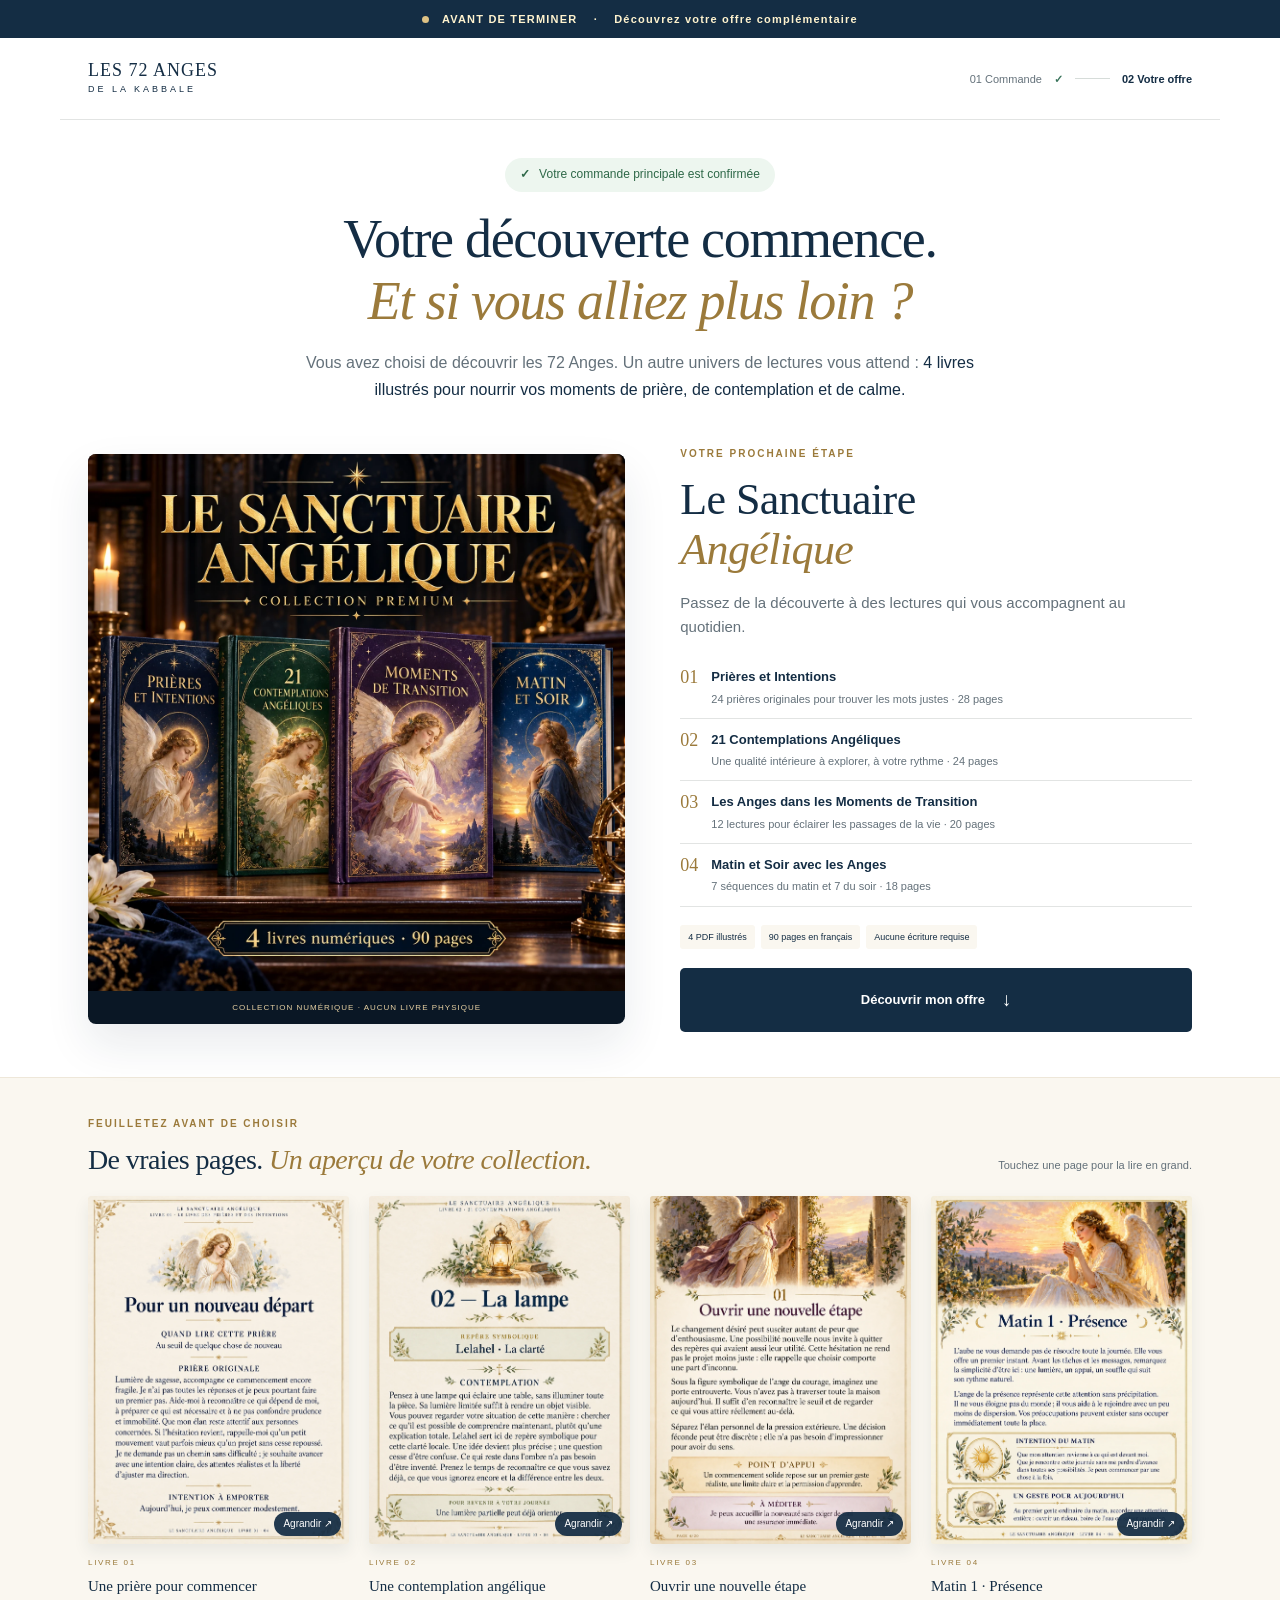
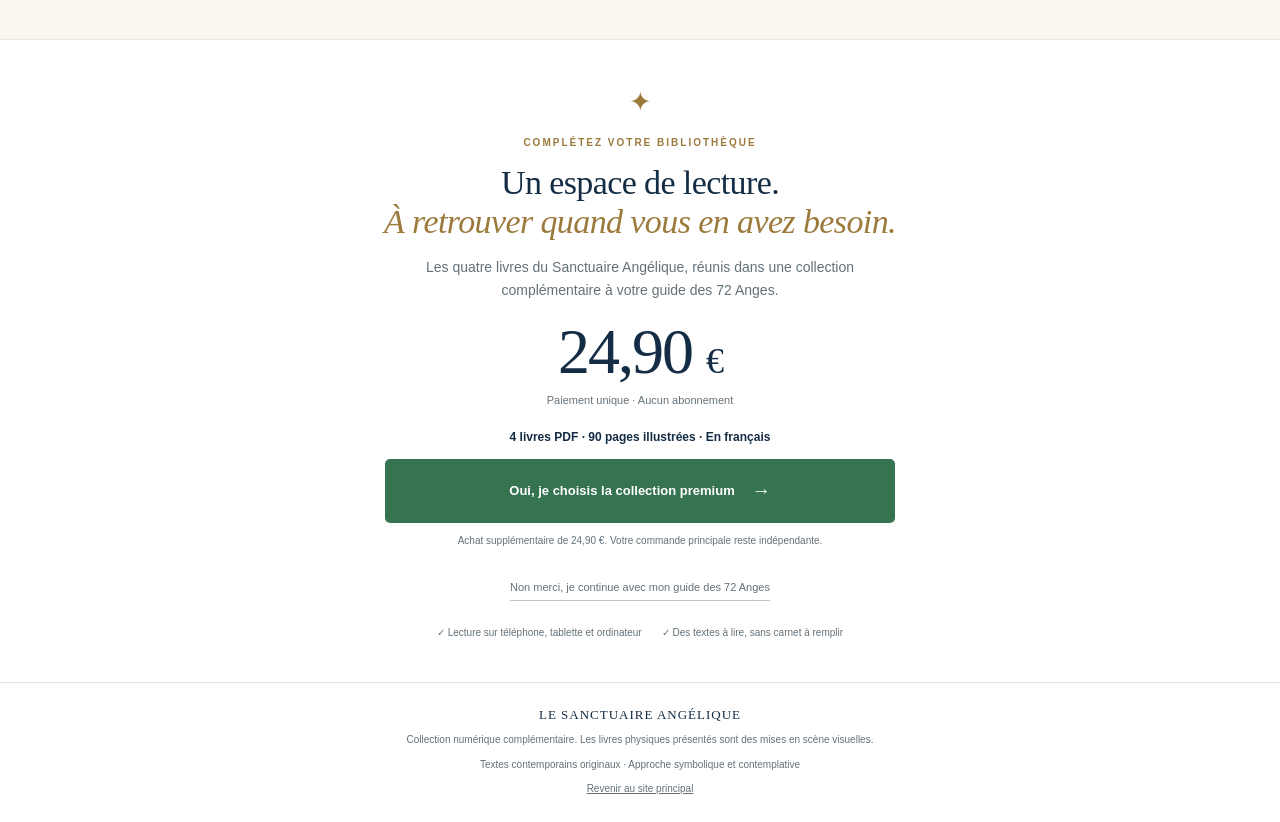
==== upsell/index.html @ c17daf62 "Add French post-purchase upsell with four real PDF samples" ====
<!doctype html>
<html lang="fr"><head><meta charset="utf-8"><meta name="viewport" content="width=device-width,initial-scale=1"><meta name="robots" content="noindex,nofollow"><title>Le Sanctuaire Angélique · Votre offre complémentaire</title><meta name="description" content="Prolongez votre découverte avec quatre livres numériques illustrés, 90 pages en français. Collection complémentaire : 24,90 €."><meta name="theme-color" content="#142d44"><link rel="icon" href="/favicon.svg"><link rel="stylesheet" href="/upsell/style.css"></head>
<body><div class="offerbar"><span class="dot"></span> AVANT DE TERMINER <span class="barline">·</span> Découvrez votre offre complémentaire</div>
<header><a class="brand" href="/">LES 72 ANGES <span>DE LA KABBALE</span></a><span class="step">01 Commande <b>✓</b> <i></i> <strong>02 Votre offre</strong></span></header>
<main>
<section class="intro"><p class="approved"><span>✓</span> Votre commande principale est confirmée</p><h1>Votre découverte commence.<br><em>Et si vous alliez plus loin ?</em></h1><p class="lead">Vous avez choisi de découvrir les 72 Anges. Un autre univers de lectures vous attend : <strong>4 livres illustrés pour nourrir vos moments de prière, de contemplation et de calme.</strong></p></section>
<section class="hero" aria-labelledby="collection-title"><div class="visual"><img src="/assets/upsell/collection.webp" width="1254" height="1254" alt="Le Sanctuaire Angélique : les quatre livres de la collection premium" fetchpriority="high"><span class="format">COLLECTION NUMÉRIQUE · AUCUN LIVRE PHYSIQUE</span></div><div class="pitch"><p class="eyebrow">VOTRE PROCHAINE ÉTAPE</p><h2 id="collection-title">Le Sanctuaire<br><em>Angélique</em></h2><p class="pitchlead">Passez de la découverte à des lectures qui vous accompagnent au quotidien.</p><ul class="books"><li><span>01</span><div><strong>Prières et Intentions</strong><small>24 prières originales pour trouver les mots justes · 28 pages</small></div></li><li><span>02</span><div><strong>21 Contemplations Angéliques</strong><small>Une qualité intérieure à explorer, à votre rythme · 24 pages</small></div></li><li><span>03</span><div><strong>Les Anges dans les Moments de Transition</strong><small>12 lectures pour éclairer les passages de la vie · 20 pages</small></div></li><li><span>04</span><div><strong>Matin et Soir avec les Anges</strong><small>7 séquences du matin et 7 du soir · 18 pages</small></div></li></ul><div class="facts"><span>4 PDF illustrés</span><span>90 pages en français</span><span>Aucune écriture requise</span></div><a class="button" href="#offre">Découvrir mon offre <span>↓</span></a></div></section>
<section class="samples" aria-labelledby="samples-title"><div class="sectionhead"><div><p class="eyebrow">FEUILLETEZ AVANT DE CHOISIR</p><h2 id="samples-title">De vraies pages. <em>Un aperçu de votre collection.</em></h2></div><p>Touchez une page pour la lire en grand.</p></div><div class="samplegrid">
<button class="sample" data-sample="1" aria-label="Agrandir : Une prière pour commencer"><div class="sheet"><img src="/assets/upsell/sample-1.webp" width="1086" height="1448" loading="lazy" alt="Extrait réel du livre 1 : Une prière pour commencer"><span class="zoom">Agrandir ↗</span></div><span class="samplelabel">LIVRE 01</span><strong>Une prière pour commencer</strong></button><button class="sample" data-sample="2" aria-label="Agrandir : Une contemplation angélique"><div class="sheet"><img src="/assets/upsell/sample-2.webp" width="1086" height="1448" loading="lazy" alt="Extrait réel du livre 2 : Une contemplation angélique"><span class="zoom">Agrandir ↗</span></div><span class="samplelabel">LIVRE 02</span><strong>Une contemplation angélique</strong></button><button class="sample" data-sample="3" aria-label="Agrandir : Ouvrir une nouvelle étape"><div class="sheet"><img src="/assets/upsell/sample-3.webp" width="1086" height="1448" loading="lazy" alt="Extrait réel du livre 3 : Ouvrir une nouvelle étape"><span class="zoom">Agrandir ↗</span></div><span class="samplelabel">LIVRE 03</span><strong>Ouvrir une nouvelle étape</strong></button><button class="sample" data-sample="4" aria-label="Agrandir : Matin 1 · Présence"><div class="sheet"><img src="/assets/upsell/sample-4.webp" width="1086" height="1448" loading="lazy" alt="Extrait réel du livre 4 : Matin 1 · Présence"><span class="zoom">Agrandir ↗</span></div><span class="samplelabel">LIVRE 04</span><strong>Matin 1 · Présence</strong></button>
</div></section>
<section class="checkout" id="offre" aria-labelledby="offer-title"><div class="seal">✦</div><p class="eyebrow">COMPLÉTEZ VOTRE BIBLIOTHÈQUE</p><h2 id="offer-title">Un espace de lecture.<br><em>À retrouver quand vous en avez besoin.</em></h2><p class="offertext">Les quatre livres du Sanctuaire Angélique, réunis dans une collection complémentaire à votre guide des 72 Anges.</p><div class="price"><strong>24,90 <span>€</span></strong><p>Paiement unique · Aucun abonnement</p></div><p class="include">4 livres PDF · 90 pages illustrées · En français</p><button class="button purchase" id="accept">Oui, je choisis la collection premium <span>→</span></button><p class="additional">Achat supplémentaire de 24,90 €. Votre commande principale reste indépendante.</p><p class="checkout-notice" id="checkout-notice" hidden>Le lien de paiement de cette collection sera bientôt disponible. Votre commande principale reste confirmée.</p><button class="decline" id="decline">Non merci, je continue avec mon guide des 72 Anges</button><div class="declined" id="declined" hidden><strong>Votre choix est respecté.</strong><p>Vous pouvez fermer cette page. Retrouvez votre guide principal depuis les instructions d’accès envoyées par Hotmart.</p></div><div class="reassurance"><span>✓ Lecture sur téléphone, tablette et ordinateur</span><span>✓ Des textes à lire, sans carnet à remplir</span></div></section>
</main><footer><span class="brand">LE SANCTUAIRE ANGÉLIQUE</span><p>Collection numérique complémentaire. Les livres physiques présentés sont des mises en scène visuelles.</p><p>Textes contemporains originaux · Approche symbolique et contemplative</p><a href="/">Revenir au site principal</a></footer>
<dialog id="reader" aria-labelledby="reader-title"><div class="readerhead"><strong id="reader-title">Aperçu de la collection</strong><button id="close-reader" aria-label="Fermer l’aperçu">Fermer ×</button></div><img id="reader-image" alt=""><p class="readerhint">Extrait réel du PDF · Faites défiler pour lire la page entière.</p></dialog><script src="/upsell/app.js"></script></body></html>
---- upsell/style.css ----
:root{--ink:#142d44;--gold:#9b7a3b;--cream:#faf7f0;--muted:#64717a;--line:#e2e4e3}*{box-sizing:border-box}html{scroll-behavior:smooth;scroll-padding-top:65px}body{margin:0;background:#fff;color:var(--ink);font:16px/1.65 Arial,sans-serif}a{color:inherit;text-decoration:none}button{font:inherit;cursor:pointer}button:focus-visible,a:focus-visible{outline:3px solid #b88d37;outline-offset:5px}.offerbar{position:sticky;top:0;z-index:10;background:var(--ink);color:#fff3ce;text-align:center;padding:10px 18px;font-size:11px;letter-spacing:1.2px;font-weight:700}.dot{display:inline-block;background:#dec285;width:7px;height:7px;border-radius:50%;margin-right:9px}.barline{margin:0 12px}header{max-width:1160px;margin:auto;padding:22px 28px;display:flex;justify-content:space-between;align-items:center;border-bottom:1px solid var(--line)}.brand{font:18px Georgia,serif;letter-spacing:1px}.brand span{display:block;font:9px/1.8 Arial,sans-serif;letter-spacing:3px}.step{display:flex;align-items:center;gap:12px;font-size:11px;color:var(--muted)}.step b{color:#38735a}.step i{display:block;width:35px;border-top:1px solid #d6dcd9}.step strong{color:var(--ink)}.intro{text-align:center;max-width:850px;margin:auto;padding:38px 25px 25px}.approved{display:inline-flex;align-items:center;gap:9px;background:#edf6ef;color:#2e6848;border-radius:30px;font-size:12px;padding:7px 15px;margin:0 0 17px}.approved span{font-weight:bold}h1,h2,p{margin-top:0}h1{font:clamp(33px,4.3vw,54px)/1.14 Georgia,serif;letter-spacing:-1.3px;margin-bottom:18px}em{font-weight:400;color:var(--gold)}.lead{max-width:700px;margin:0 auto;color:var(--muted);font-size:16px}.lead strong{font-weight:400;color:var(--ink)}.hero{max-width:1160px;margin:auto;padding:18px 28px 45px;display:grid;grid-template-columns:1.05fr 1fr;gap:55px;align-items:center}.visual{overflow:hidden;border-radius:8px;background:#0a1725;box-shadow:0 20px 45px #142d4418}.visual img{display:block;width:100%;height:auto}.format{display:block;text-align:center;font-size:8px;letter-spacing:1px;color:#e7d1a3;padding:10px}.eyebrow{font-size:10px;letter-spacing:2px;color:var(--gold);font-weight:700;margin:0 0 12px}h2{font:36px/1.15 Georgia,serif;letter-spacing:-.6px;margin-bottom:15px}.pitch h2{font-size:44px}.pitchlead{font-size:15px;color:var(--muted);margin-bottom:16px}.books{list-style:none;padding:0;margin:0 0 18px}.books li{display:flex;gap:13px;border-bottom:1px solid var(--line);padding:10px 0}.books li>span{font:18px Georgia,serif;color:var(--gold);padding-top:1px}.books strong{font-size:13px;display:block}.books small{display:block;color:var(--muted);font-size:11px;margin-top:2px}.facts{display:flex;gap:6px;flex-wrap:wrap;margin-bottom:19px}.facts span{background:var(--cream);font-size:9px;padding:5px 8px;border-radius:3px}.button{display:flex;align-items:center;justify-content:center;gap:17px;background:var(--ink);color:white;border:0;border-radius:5px;padding:16px 22px;text-align:center;font-size:13px;font-weight:bold;transition:background .2s,transform .2s}.button:hover{background:#244861;transform:translateY(-1px)}.button span{font-size:19px}.samples{background:var(--cream);padding:38px max(28px,calc((100vw - 1104px)/2)) 40px;border-block:1px solid #eee7d9}.sectionhead{display:flex;gap:20px;justify-content:space-between;align-items:end}.sectionhead h2{font-size:28px;max-width:600px;margin-bottom:20px}.sectionhead>p{font-size:11px;color:var(--muted);margin-bottom:22px}.samplegrid{display:grid;grid-template-columns:repeat(4,1fr);gap:20px}.sample{border:0;padding:0;background:none;text-align:left;color:var(--ink)}.sheet{position:relative;box-shadow:0 7px 16px #142d4414;overflow:hidden;border-radius:3px}.sheet img{display:block;width:100%;height:auto;transition:transform .3s}.sample:hover img{transform:scale(1.025)}.zoom{position:absolute;right:8px;bottom:8px;background:#142d44ed;color:#fff;padding:4px 9px;font-size:10px;border-radius:20px}.samplelabel{font-size:8px;color:var(--gold);letter-spacing:1.7px;display:block;margin:12px 0 3px}.sample>strong{font:15px Georgia,serif}.checkout{max-width:730px;margin:0 auto;padding:40px 28px;text-align:center}.seal{color:var(--gold);font-size:27px;margin-bottom:10px}.checkout h2{font-size:34px}.offertext{color:var(--muted);font-size:14px;max-width:530px;margin:0 auto 18px}.price strong{font:64px/1 Georgia,serif;letter-spacing:-2px}.price strong span{font-size:36px}.price p{font-size:11px;color:var(--muted);margin:7px 0 18px}.include{font-size:12px;font-weight:700}.purchase{width:100%;max-width:510px;margin:auto;background:#367351}.purchase:hover{background:#295e41}.additional{font-size:10px;max-width:500px;margin:10px auto;color:var(--muted)}.decline{border:0;border-bottom:1px solid #bec5c9;background:none;color:var(--muted);font-size:11px;margin-top:15px;padding:4px 0}.reassurance{display:flex;flex-wrap:wrap;gap:7px 20px;justify-content:center;font-size:10px;color:var(--muted);margin-top:24px}.checkout-notice,.declined{font-size:13px;background:#f5f2e9;padding:16px;border-radius:5px;margin:15px auto 0;max-width:510px}.declined p{margin:6px 0 0}footer{text-align:center;border-top:1px solid var(--line);padding:24px;color:var(--muted);font-size:10px}footer .brand{font-size:13px;color:var(--ink)}footer p{margin:8px 0}footer a{text-decoration:underline}dialog{border:0;border-radius:8px;padding:0;max-width:min(820px,95vw);max-height:94dvh;overflow:auto;background:#fff;box-shadow:0 15px 90px #0006}dialog::backdrop{background:#071624dd}.readerhead{position:sticky;top:0;display:flex;justify-content:space-between;gap:15px;align-items:center;background:#fff;padding:13px 18px;z-index:1;font-size:12px}.readerhead button{border:1px solid #dde2e5;border-radius:4px;background:#fff;padding:6px 10px;color:var(--ink);font-size:12px}dialog>img{display:block;width:100%;height:auto}.readerhint{text-align:center;font-size:10px;color:var(--muted);padding:10px;margin:0}[hidden]{display:none!important}body.modal-open{overflow:hidden}@media(max-width:700px){.offerbar{font-size:9px;letter-spacing:.5px;padding:9px 12px}.barline{margin:0 5px}header{padding:17px 20px}.brand{font-size:15px}.step{font-size:9px;gap:6px}.step i{width:15px}.intro{padding:27px 21px 21px}h1{letter-spacing:-.8px}.lead{font-size:14px}.hero{grid-template-columns:1fr;gap:26px;padding:5px 21px 30px}.visual{max-width:480px;margin:auto}.pitch h2{font-size:36px}.pitch h2 br{display:none}.books li{padding:11px 0}.books strong{font-size:14px}.books small{font-size:12px}.facts span{font-size:10px}.samples{padding:29px 21px}.sectionhead{display:block}.sectionhead h2{font-size:27px;margin-bottom:12px}.sectionhead>p{margin-bottom:18px}.samplegrid{grid-template-columns:repeat(2,1fr);gap:22px 14px}.sample>strong{font-size:14px}.checkout{padding:30px 21px}.checkout h2{font-size:29px}.purchase{font-size:12px;padding:16px 11px}.reassurance{display:grid;gap:5px}.readerhead{font-size:10px;padding:10px}footer{padding-bottom:25px}}@media(prefers-reduced-motion:reduce){html{scroll-behavior:auto}*{transition:none!important}}
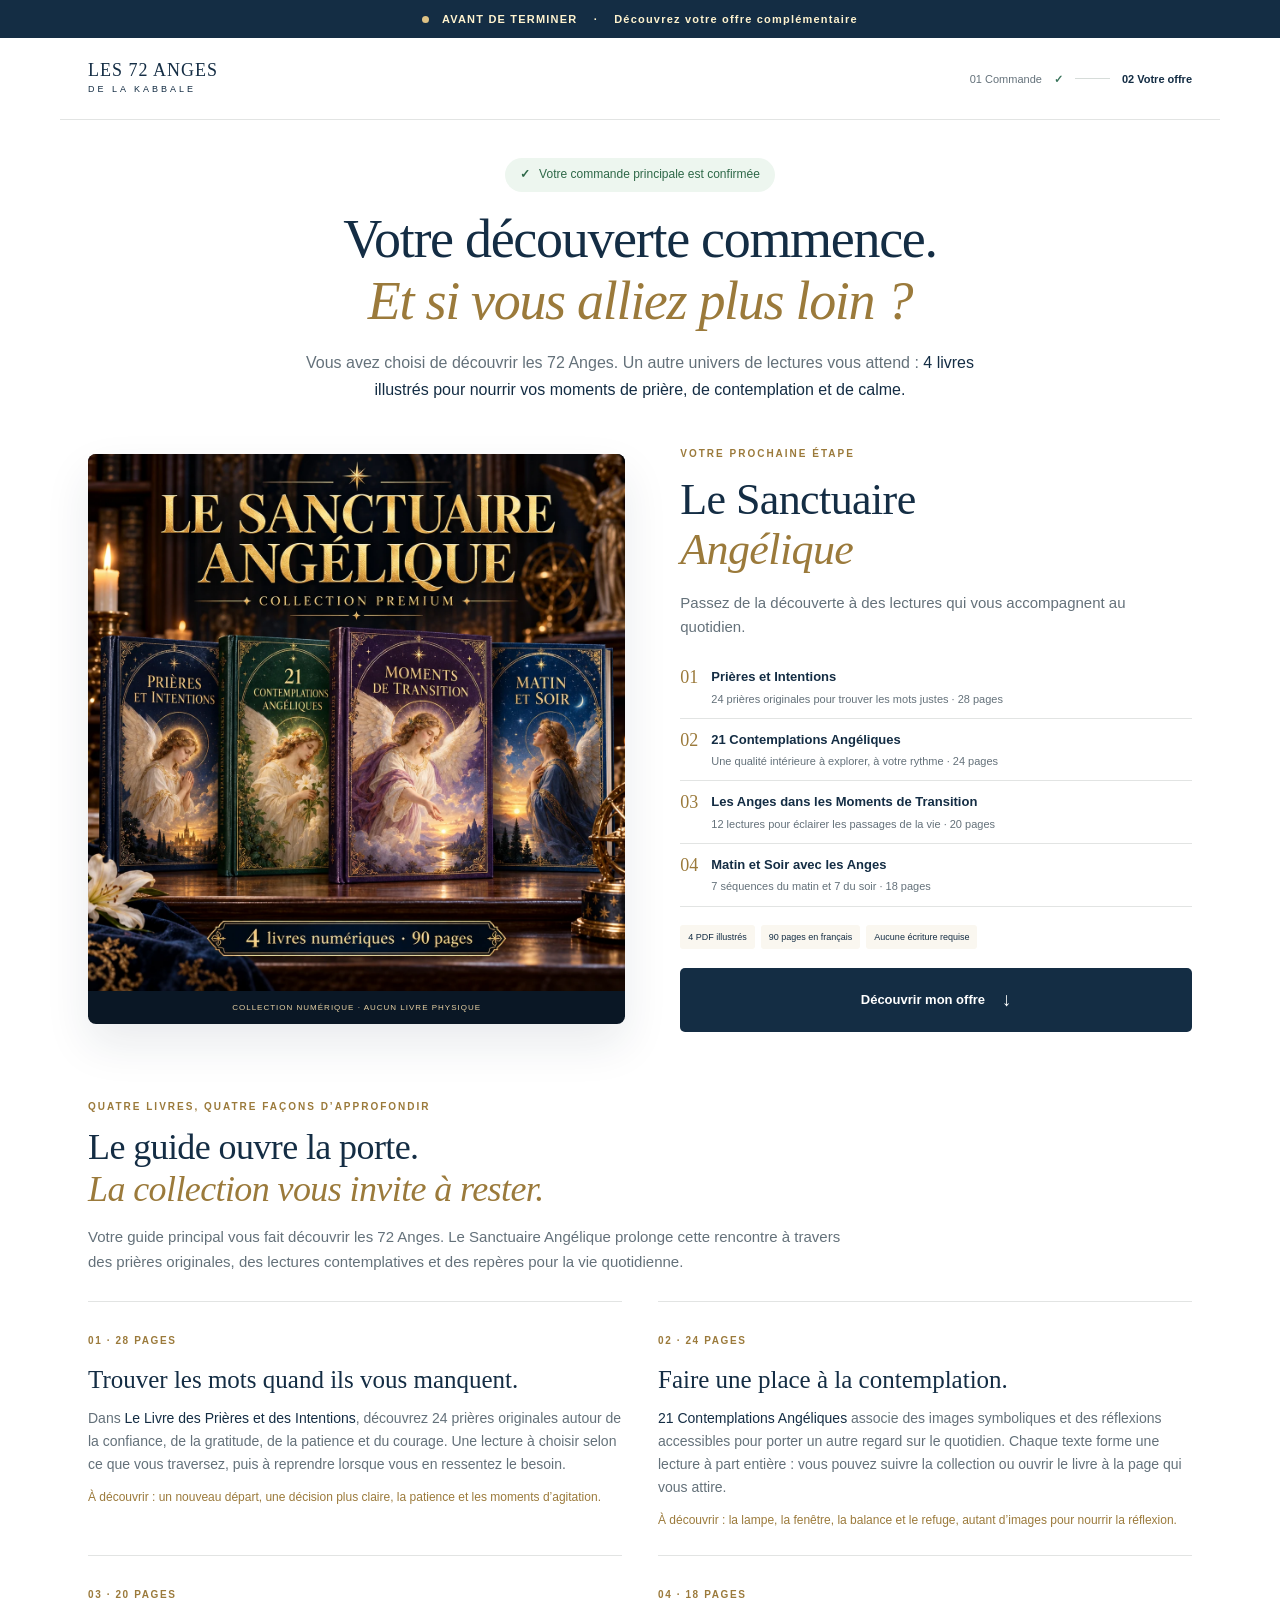
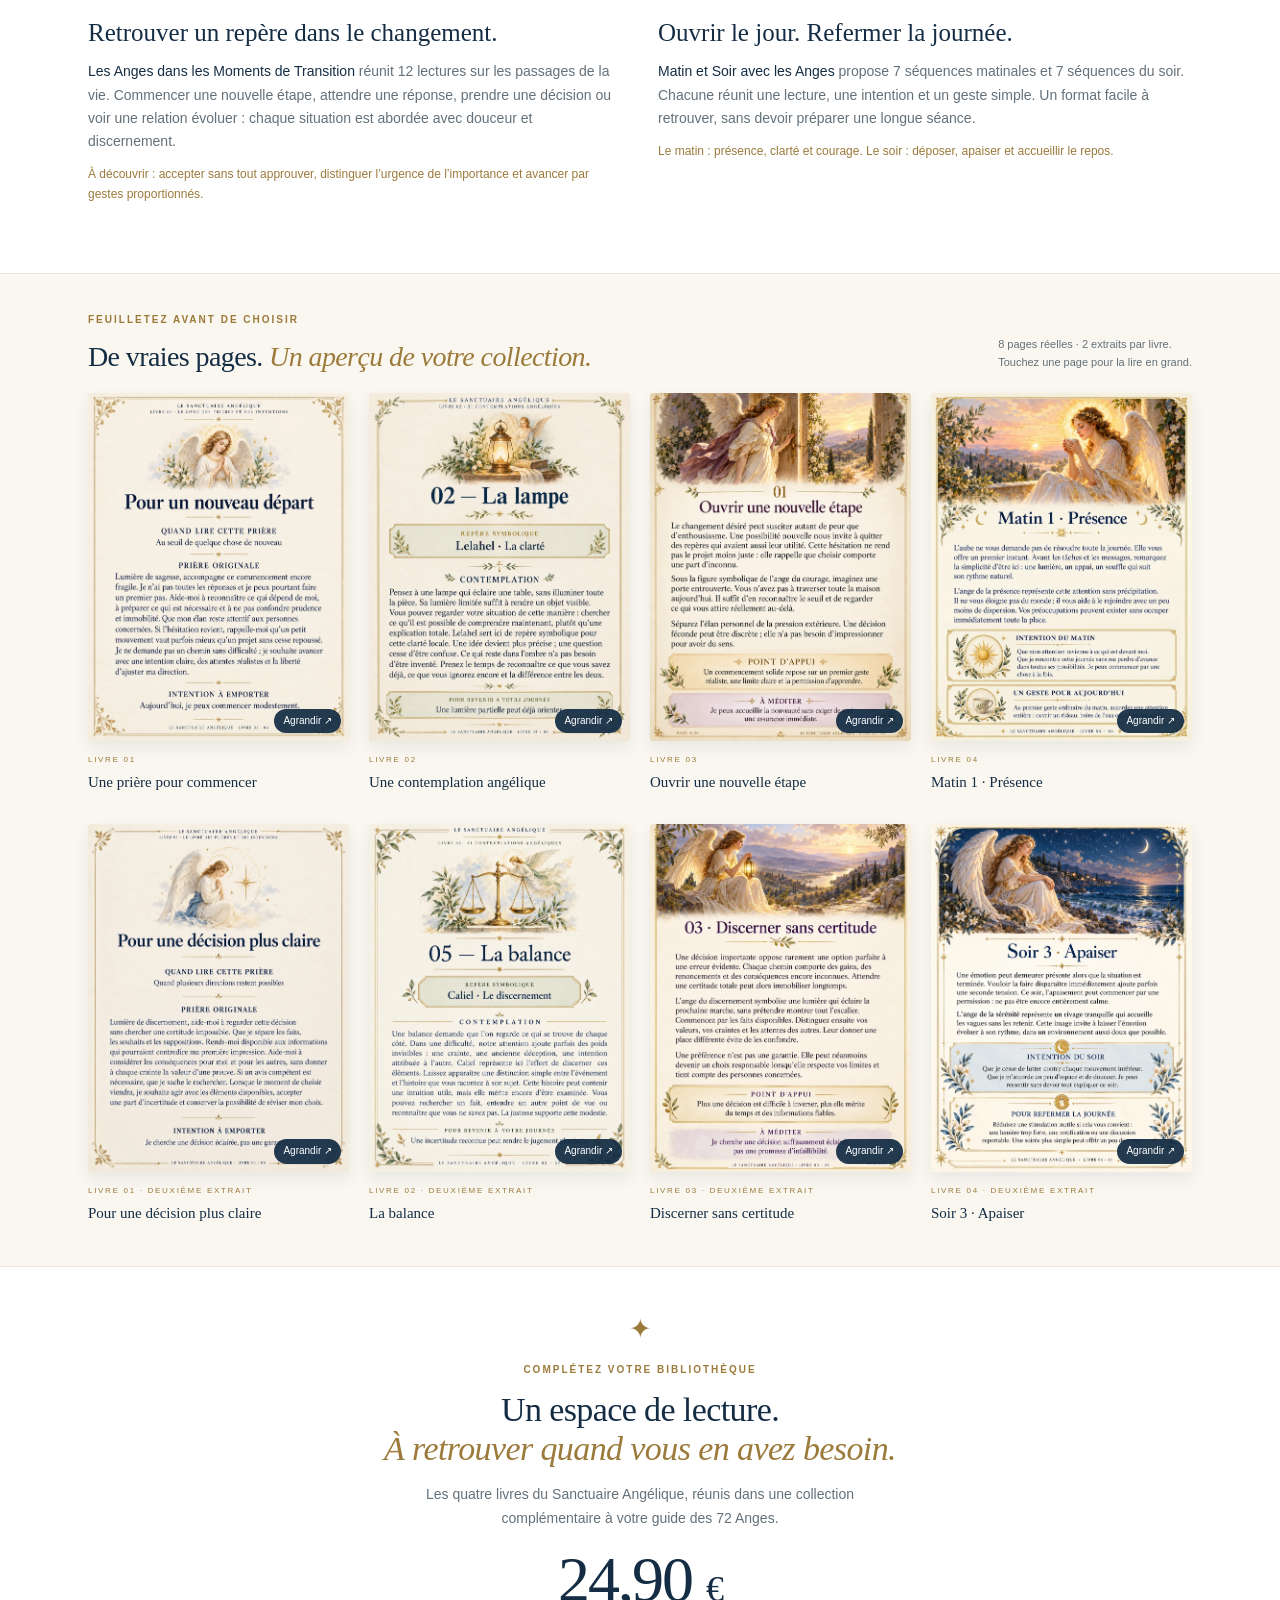
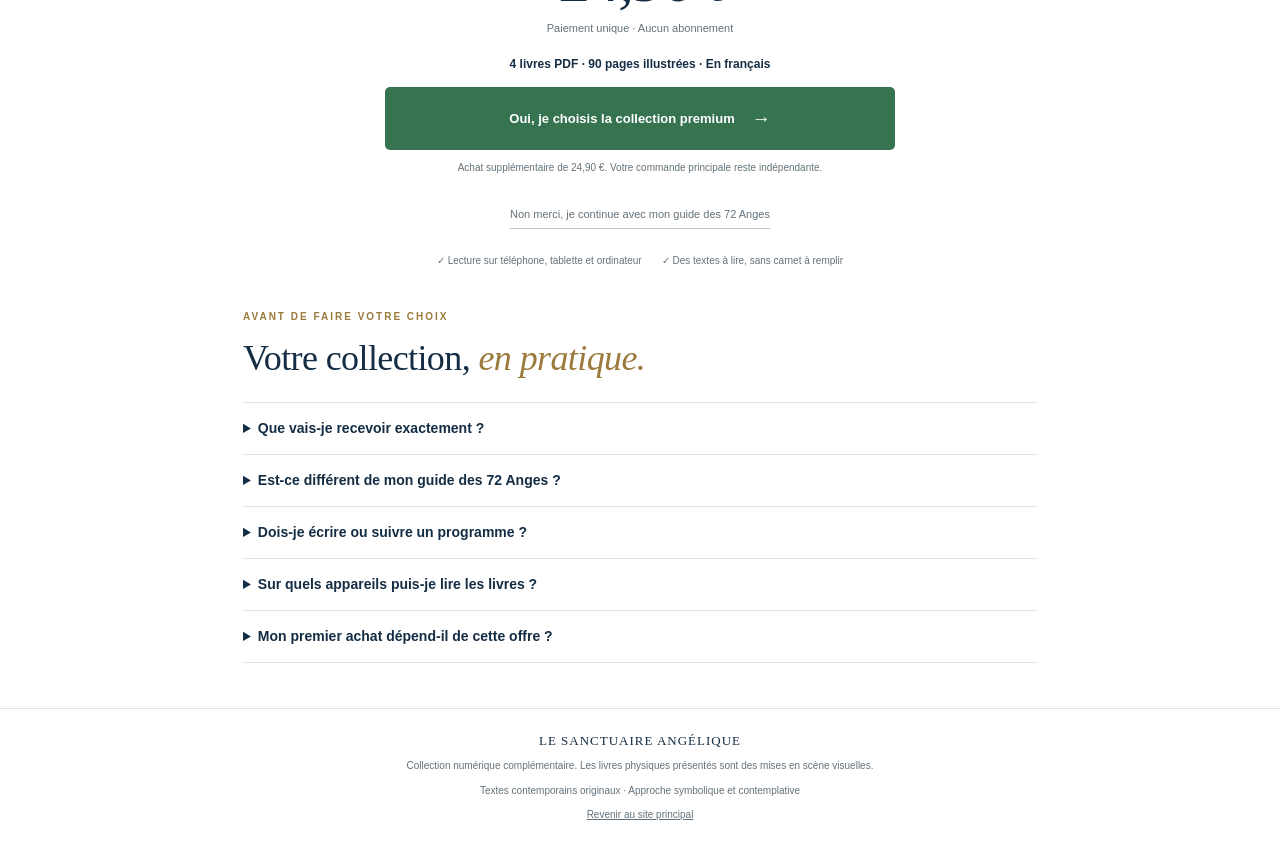
==== commit 8e52b33e: "Expand upsell with eight samples and add French thank-you page" ====
--- a/upsell/index.html
+++ b/upsell/index.html
@@ -5,9 +5,10 @@
 <main>
 <section class="intro"><p class="approved"><span>✓</span> Votre commande principale est confirmée</p><h1>Votre découverte commence.<br><em>Et si vous alliez plus loin ?</em></h1><p class="lead">Vous avez choisi de découvrir les 72 Anges. Un autre univers de lectures vous attend : <strong>4 livres illustrés pour nourrir vos moments de prière, de contemplation et de calme.</strong></p></section>
 <section class="hero" aria-labelledby="collection-title"><div class="visual"><img src="/assets/upsell/collection.webp" width="1254" height="1254" alt="Le Sanctuaire Angélique : les quatre livres de la collection premium" fetchpriority="high"><span class="format">COLLECTION NUMÉRIQUE · AUCUN LIVRE PHYSIQUE</span></div><div class="pitch"><p class="eyebrow">VOTRE PROCHAINE ÉTAPE</p><h2 id="collection-title">Le Sanctuaire<br><em>Angélique</em></h2><p class="pitchlead">Passez de la découverte à des lectures qui vous accompagnent au quotidien.</p><ul class="books"><li><span>01</span><div><strong>Prières et Intentions</strong><small>24 prières originales pour trouver les mots justes · 28 pages</small></div></li><li><span>02</span><div><strong>21 Contemplations Angéliques</strong><small>Une qualité intérieure à explorer, à votre rythme · 24 pages</small></div></li><li><span>03</span><div><strong>Les Anges dans les Moments de Transition</strong><small>12 lectures pour éclairer les passages de la vie · 20 pages</small></div></li><li><span>04</span><div><strong>Matin et Soir avec les Anges</strong><small>7 séquences du matin et 7 du soir · 18 pages</small></div></li></ul><div class="facts"><span>4 PDF illustrés</span><span>90 pages en français</span><span>Aucune écriture requise</span></div><a class="button" href="#offre">Découvrir mon offre <span>↓</span></a></div></section>
-<section class="samples" aria-labelledby="samples-title"><div class="sectionhead"><div><p class="eyebrow">FEUILLETEZ AVANT DE CHOISIR</p><h2 id="samples-title">De vraies pages. <em>Un aperçu de votre collection.</em></h2></div><p>Touchez une page pour la lire en grand.</p></div><div class="samplegrid">
+<section class="inside" aria-labelledby="inside-title"><p class="eyebrow">QUATRE LIVRES, QUATRE FAÇONS D’APPROFONDIR</p><h2 id="inside-title">Le guide ouvre la porte.<br><em>La collection vous invite à rester.</em></h2><p class="insidelead">Votre guide principal vous fait découvrir les 72 Anges. Le Sanctuaire Angélique prolonge cette rencontre à travers des prières originales, des lectures contemplatives et des repères pour la vie quotidienne.</p><div class="detailgrid"><article><span class="detailnum">01 · 28 PAGES</span><h3>Trouver les mots quand ils vous manquent.</h3><p>Dans <strong>Le Livre des Prières et des Intentions</strong>, découvrez 24 prières originales autour de la confiance, de la gratitude, de la patience et du courage. Une lecture à choisir selon ce que vous traversez, puis à reprendre lorsque vous en ressentez le besoin.</p><p class="topics">À découvrir : un nouveau départ, une décision plus claire, la patience et les moments d’agitation.</p></article><article><span class="detailnum">02 · 24 PAGES</span><h3>Faire une place à la contemplation.</h3><p><strong>21 Contemplations Angéliques</strong> associe des images symboliques et des réflexions accessibles pour porter un autre regard sur le quotidien. Chaque texte forme une lecture à part entière : vous pouvez suivre la collection ou ouvrir le livre à la page qui vous attire.</p><p class="topics">À découvrir : la lampe, la fenêtre, la balance et le refuge, autant d’images pour nourrir la réflexion.</p></article><article><span class="detailnum">03 · 20 PAGES</span><h3>Retrouver un repère dans le changement.</h3><p><strong>Les Anges dans les Moments de Transition</strong> réunit 12 lectures sur les passages de la vie. Commencer une nouvelle étape, attendre une réponse, prendre une décision ou voir une relation évoluer : chaque situation est abordée avec douceur et discernement.</p><p class="topics">À découvrir : accepter sans tout approuver, distinguer l’urgence de l’importance et avancer par gestes proportionnés.</p></article><article><span class="detailnum">04 · 18 PAGES</span><h3>Ouvrir le jour. Refermer la journée.</h3><p><strong>Matin et Soir avec les Anges</strong> propose 7 séquences matinales et 7 séquences du soir. Chacune réunit une lecture, une intention et un geste simple. Un format facile à retrouver, sans devoir préparer une longue séance.</p><p class="topics">Le matin : présence, clarté et courage. Le soir : déposer, apaiser et accueillir le repos.</p></article></div></section>
+<section class="samples" aria-labelledby="samples-title"><div class="sectionhead"><div><p class="eyebrow">FEUILLETEZ AVANT DE CHOISIR</p><h2 id="samples-title">De vraies pages. <em>Un aperçu de votre collection.</em></h2></div><p>8 pages réelles · 2 extraits par livre.<br>Touchez une page pour la lire en grand.</p></div><div class="samplegrid">
 <button class="sample" data-sample="1" aria-label="Agrandir : Une prière pour commencer"><div class="sheet"><img src="/assets/upsell/sample-1.webp" width="1086" height="1448" loading="lazy" alt="Extrait réel du livre 1 : Une prière pour commencer"><span class="zoom">Agrandir ↗</span></div><span class="samplelabel">LIVRE 01</span><strong>Une prière pour commencer</strong></button><button class="sample" data-sample="2" aria-label="Agrandir : Une contemplation angélique"><div class="sheet"><img src="/assets/upsell/sample-2.webp" width="1086" height="1448" loading="lazy" alt="Extrait réel du livre 2 : Une contemplation angélique"><span class="zoom">Agrandir ↗</span></div><span class="samplelabel">LIVRE 02</span><strong>Une contemplation angélique</strong></button><button class="sample" data-sample="3" aria-label="Agrandir : Ouvrir une nouvelle étape"><div class="sheet"><img src="/assets/upsell/sample-3.webp" width="1086" height="1448" loading="lazy" alt="Extrait réel du livre 3 : Ouvrir une nouvelle étape"><span class="zoom">Agrandir ↗</span></div><span class="samplelabel">LIVRE 03</span><strong>Ouvrir une nouvelle étape</strong></button><button class="sample" data-sample="4" aria-label="Agrandir : Matin 1 · Présence"><div class="sheet"><img src="/assets/upsell/sample-4.webp" width="1086" height="1448" loading="lazy" alt="Extrait réel du livre 4 : Matin 1 · Présence"><span class="zoom">Agrandir ↗</span></div><span class="samplelabel">LIVRE 04</span><strong>Matin 1 · Présence</strong></button>
-</div></section>
+<button class="sample" data-sample="5" aria-label="Agrandir : Pour une décision plus claire"><div class="sheet"><img src="/assets/upsell/sample-5.webp" width="1086" height="1448" loading="lazy" alt="Extrait réel du livre 1 : Pour une décision plus claire"><span class="zoom">Agrandir ↗</span></div><span class="samplelabel">LIVRE 01 · DEUXIÈME EXTRAIT</span><strong>Pour une décision plus claire</strong></button><button class="sample" data-sample="6" aria-label="Agrandir : La balance"><div class="sheet"><img src="/assets/upsell/sample-6.webp" width="1086" height="1448" loading="lazy" alt="Extrait réel du livre 2 : La balance"><span class="zoom">Agrandir ↗</span></div><span class="samplelabel">LIVRE 02 · DEUXIÈME EXTRAIT</span><strong>La balance</strong></button><button class="sample" data-sample="7" aria-label="Agrandir : Discerner sans certitude"><div class="sheet"><img src="/assets/upsell/sample-7.webp" width="1086" height="1448" loading="lazy" alt="Extrait réel du livre 3 : Discerner sans certitude"><span class="zoom">Agrandir ↗</span></div><span class="samplelabel">LIVRE 03 · DEUXIÈME EXTRAIT</span><strong>Discerner sans certitude</strong></button><button class="sample" data-sample="8" aria-label="Agrandir : Soir 3 · Apaiser"><div class="sheet"><img src="/assets/upsell/sample-8.webp" width="1086" height="1448" loading="lazy" alt="Extrait réel du livre 4 : Soir 3 · Apaiser"><span class="zoom">Agrandir ↗</span></div><span class="samplelabel">LIVRE 04 · DEUXIÈME EXTRAIT</span><strong>Soir 3 · Apaiser</strong></button></div></section>
 <section class="checkout" id="offre" aria-labelledby="offer-title"><div class="seal">✦</div><p class="eyebrow">COMPLÉTEZ VOTRE BIBLIOTHÈQUE</p><h2 id="offer-title">Un espace de lecture.<br><em>À retrouver quand vous en avez besoin.</em></h2><p class="offertext">Les quatre livres du Sanctuaire Angélique, réunis dans une collection complémentaire à votre guide des 72 Anges.</p><div class="price"><strong>24,90 <span>€</span></strong><p>Paiement unique · Aucun abonnement</p></div><p class="include">4 livres PDF · 90 pages illustrées · En français</p><button class="button purchase" id="accept">Oui, je choisis la collection premium <span>→</span></button><p class="additional">Achat supplémentaire de 24,90 €. Votre commande principale reste indépendante.</p><p class="checkout-notice" id="checkout-notice" hidden>Le lien de paiement de cette collection sera bientôt disponible. Votre commande principale reste confirmée.</p><button class="decline" id="decline">Non merci, je continue avec mon guide des 72 Anges</button><div class="declined" id="declined" hidden><strong>Votre choix est respecté.</strong><p>Vous pouvez fermer cette page. Retrouvez votre guide principal depuis les instructions d’accès envoyées par Hotmart.</p></div><div class="reassurance"><span>✓ Lecture sur téléphone, tablette et ordinateur</span><span>✓ Des textes à lire, sans carnet à remplir</span></div></section>
-</main><footer><span class="brand">LE SANCTUAIRE ANGÉLIQUE</span><p>Collection numérique complémentaire. Les livres physiques présentés sont des mises en scène visuelles.</p><p>Textes contemporains originaux · Approche symbolique et contemplative</p><a href="/">Revenir au site principal</a></footer>
+<section class="questions" aria-labelledby="questions-title"><p class="eyebrow">AVANT DE FAIRE VOTRE CHOIX</p><h2 id="questions-title">Votre collection, <em>en pratique.</em></h2><details><summary>Que vais-je recevoir exactement ?</summary><p>Quatre livres numériques distincts au format PDF, soit 90 pages au total : 28 pages de prières et d’intentions, 24 pages de contemplations, 20 pages sur les transitions et 18 pages pour le matin et le soir. Les huit extraits présentés ici proviennent de ces livres.</p></details><details><summary>Est-ce différent de mon guide des 72 Anges ?</summary><p>Oui. Cette collection est un complément de lecture : elle développe des prières contemporaines, des contemplations et des réflexions sur les situations du quotidien. Votre guide principal reste un produit distinct, consacré à la découverte des 72 Anges.</p></details><details><summary>Dois-je écrire ou suivre un programme ?</summary><p>Non. Aucun carnet à compléter et aucun exercice d’écriture ne sont nécessaires. Vous pouvez lire dans l’ordre, choisir un thème ou revenir à une intention. Les séquences du matin et du soir proposent un rythme possible, sans obligation de calendrier.</p></details><details><summary>Sur quels appareils puis-je lire les livres ?</summary><p>Les PDF se consultent sur téléphone, tablette et ordinateur avec une application de lecture PDF. Vous pouvez aussi les imprimer pour votre usage personnel. Il s’agit de fichiers numériques ; aucun livre physique n’est expédié.</p></details><details><summary>Mon premier achat dépend-il de cette offre ?</summary><p>Non. La collection premium est un achat complémentaire facultatif de 24,90 €, en paiement unique. Que vous acceptiez ou refusiez cette offre, votre commande principale reste indépendante.</p></details></section></main><footer><span class="brand">LE SANCTUAIRE ANGÉLIQUE</span><p>Collection numérique complémentaire. Les livres physiques présentés sont des mises en scène visuelles.</p><p>Textes contemporains originaux · Approche symbolique et contemplative</p><a href="/">Revenir au site principal</a></footer>
 <dialog id="reader" aria-labelledby="reader-title"><div class="readerhead"><strong id="reader-title">Aperçu de la collection</strong><button id="close-reader" aria-label="Fermer l’aperçu">Fermer ×</button></div><img id="reader-image" alt=""><p class="readerhint">Extrait réel du PDF · Faites défiler pour lire la page entière.</p></dialog><script src="/upsell/app.js"></script></body></html>
--- a/upsell/style.css
+++ b/upsell/style.css
@@ -1 +1,3 @@
 :root{--ink:#142d44;--gold:#9b7a3b;--cream:#faf7f0;--muted:#64717a;--line:#e2e4e3}*{box-sizing:border-box}html{scroll-behavior:smooth;scroll-padding-top:65px}body{margin:0;background:#fff;color:var(--ink);font:16px/1.65 Arial,sans-serif}a{color:inherit;text-decoration:none}button{font:inherit;cursor:pointer}button:focus-visible,a:focus-visible{outline:3px solid #b88d37;outline-offset:5px}.offerbar{position:sticky;top:0;z-index:10;background:var(--ink);color:#fff3ce;text-align:center;padding:10px 18px;font-size:11px;letter-spacing:1.2px;font-weight:700}.dot{display:inline-block;background:#dec285;width:7px;height:7px;border-radius:50%;margin-right:9px}.barline{margin:0 12px}header{max-width:1160px;margin:auto;padding:22px 28px;display:flex;justify-content:space-between;align-items:center;border-bottom:1px solid var(--line)}.brand{font:18px Georgia,serif;letter-spacing:1px}.brand span{display:block;font:9px/1.8 Arial,sans-serif;letter-spacing:3px}.step{display:flex;align-items:center;gap:12px;font-size:11px;color:var(--muted)}.step b{color:#38735a}.step i{display:block;width:35px;border-top:1px solid #d6dcd9}.step strong{color:var(--ink)}.intro{text-align:center;max-width:850px;margin:auto;padding:38px 25px 25px}.approved{display:inline-flex;align-items:center;gap:9px;background:#edf6ef;color:#2e6848;border-radius:30px;font-size:12px;padding:7px 15px;margin:0 0 17px}.approved span{font-weight:bold}h1,h2,p{margin-top:0}h1{font:clamp(33px,4.3vw,54px)/1.14 Georgia,serif;letter-spacing:-1.3px;margin-bottom:18px}em{font-weight:400;color:var(--gold)}.lead{max-width:700px;margin:0 auto;color:var(--muted);font-size:16px}.lead strong{font-weight:400;color:var(--ink)}.hero{max-width:1160px;margin:auto;padding:18px 28px 45px;display:grid;grid-template-columns:1.05fr 1fr;gap:55px;align-items:center}.visual{overflow:hidden;border-radius:8px;background:#0a1725;box-shadow:0 20px 45px #142d4418}.visual img{display:block;width:100%;height:auto}.format{display:block;text-align:center;font-size:8px;letter-spacing:1px;color:#e7d1a3;padding:10px}.eyebrow{font-size:10px;letter-spacing:2px;color:var(--gold);font-weight:700;margin:0 0 12px}h2{font:36px/1.15 Georgia,serif;letter-spacing:-.6px;margin-bottom:15px}.pitch h2{font-size:44px}.pitchlead{font-size:15px;color:var(--muted);margin-bottom:16px}.books{list-style:none;padding:0;margin:0 0 18px}.books li{display:flex;gap:13px;border-bottom:1px solid var(--line);padding:10px 0}.books li>span{font:18px Georgia,serif;color:var(--gold);padding-top:1px}.books strong{font-size:13px;display:block}.books small{display:block;color:var(--muted);font-size:11px;margin-top:2px}.facts{display:flex;gap:6px;flex-wrap:wrap;margin-bottom:19px}.facts span{background:var(--cream);font-size:9px;padding:5px 8px;border-radius:3px}.button{display:flex;align-items:center;justify-content:center;gap:17px;background:var(--ink);color:white;border:0;border-radius:5px;padding:16px 22px;text-align:center;font-size:13px;font-weight:bold;transition:background .2s,transform .2s}.button:hover{background:#244861;transform:translateY(-1px)}.button span{font-size:19px}.samples{background:var(--cream);padding:38px max(28px,calc((100vw - 1104px)/2)) 40px;border-block:1px solid #eee7d9}.sectionhead{display:flex;gap:20px;justify-content:space-between;align-items:end}.sectionhead h2{font-size:28px;max-width:600px;margin-bottom:20px}.sectionhead>p{font-size:11px;color:var(--muted);margin-bottom:22px}.samplegrid{display:grid;grid-template-columns:repeat(4,1fr);gap:20px}.sample{border:0;padding:0;background:none;text-align:left;color:var(--ink)}.sheet{position:relative;box-shadow:0 7px 16px #142d4414;overflow:hidden;border-radius:3px}.sheet img{display:block;width:100%;height:auto;transition:transform .3s}.sample:hover img{transform:scale(1.025)}.zoom{position:absolute;right:8px;bottom:8px;background:#142d44ed;color:#fff;padding:4px 9px;font-size:10px;border-radius:20px}.samplelabel{font-size:8px;color:var(--gold);letter-spacing:1.7px;display:block;margin:12px 0 3px}.sample>strong{font:15px Georgia,serif}.checkout{max-width:730px;margin:0 auto;padding:40px 28px;text-align:center}.seal{color:var(--gold);font-size:27px;margin-bottom:10px}.checkout h2{font-size:34px}.offertext{color:var(--muted);font-size:14px;max-width:530px;margin:0 auto 18px}.price strong{font:64px/1 Georgia,serif;letter-spacing:-2px}.price strong span{font-size:36px}.price p{font-size:11px;color:var(--muted);margin:7px 0 18px}.include{font-size:12px;font-weight:700}.purchase{width:100%;max-width:510px;margin:auto;background:#367351}.purchase:hover{background:#295e41}.additional{font-size:10px;max-width:500px;margin:10px auto;color:var(--muted)}.decline{border:0;border-bottom:1px solid #bec5c9;background:none;color:var(--muted);font-size:11px;margin-top:15px;padding:4px 0}.reassurance{display:flex;flex-wrap:wrap;gap:7px 20px;justify-content:center;font-size:10px;color:var(--muted);margin-top:24px}.checkout-notice,.declined{font-size:13px;background:#f5f2e9;padding:16px;border-radius:5px;margin:15px auto 0;max-width:510px}.declined p{margin:6px 0 0}footer{text-align:center;border-top:1px solid var(--line);padding:24px;color:var(--muted);font-size:10px}footer .brand{font-size:13px;color:var(--ink)}footer p{margin:8px 0}footer a{text-decoration:underline}dialog{border:0;border-radius:8px;padding:0;max-width:min(820px,95vw);max-height:94dvh;overflow:auto;background:#fff;box-shadow:0 15px 90px #0006}dialog::backdrop{background:#071624dd}.readerhead{position:sticky;top:0;display:flex;justify-content:space-between;gap:15px;align-items:center;background:#fff;padding:13px 18px;z-index:1;font-size:12px}.readerhead button{border:1px solid #dde2e5;border-radius:4px;background:#fff;padding:6px 10px;color:var(--ink);font-size:12px}dialog>img{display:block;width:100%;height:auto}.readerhint{text-align:center;font-size:10px;color:var(--muted);padding:10px;margin:0}[hidden]{display:none!important}body.modal-open{overflow:hidden}@media(max-width:700px){.offerbar{font-size:9px;letter-spacing:.5px;padding:9px 12px}.barline{margin:0 5px}header{padding:17px 20px}.brand{font-size:15px}.step{font-size:9px;gap:6px}.step i{width:15px}.intro{padding:27px 21px 21px}h1{letter-spacing:-.8px}.lead{font-size:14px}.hero{grid-template-columns:1fr;gap:26px;padding:5px 21px 30px}.visual{max-width:480px;margin:auto}.pitch h2{font-size:36px}.pitch h2 br{display:none}.books li{padding:11px 0}.books strong{font-size:14px}.books small{font-size:12px}.facts span{font-size:10px}.samples{padding:29px 21px}.sectionhead{display:block}.sectionhead h2{font-size:27px;margin-bottom:12px}.sectionhead>p{margin-bottom:18px}.samplegrid{grid-template-columns:repeat(2,1fr);gap:22px 14px}.sample>strong{font-size:14px}.checkout{padding:30px 21px}.checkout h2{font-size:29px}.purchase{font-size:12px;padding:16px 11px}.reassurance{display:grid;gap:5px}.readerhead{font-size:10px;padding:10px}footer{padding-bottom:25px}}@media(prefers-reduced-motion:reduce){html{scroll-behavior:auto}*{transition:none!important}}
+
+.inside{max-width:1160px;margin:auto;padding:22px 28px 45px}.inside>h2{max-width:700px}.insidelead{color:var(--muted);max-width:780px;font-size:15px;margin-bottom:27px}.detailgrid{display:grid;grid-template-columns:1fr 1fr;gap:0 36px}.detailgrid article{padding:24px 0;border-top:1px solid var(--line)}.detailnum{font-size:10px;letter-spacing:1.6px;color:var(--gold);font-weight:700}.detailgrid h3{font:25px/1.2 Georgia,serif;margin:12px 0}.detailgrid p{font-size:14px;color:var(--muted);margin:0 0 12px}.detailgrid p strong{color:var(--ink);font-weight:400}.detailgrid .topics{font-size:12px;color:var(--gold);margin:0}.samplegrid{row-gap:28px}.questions{max-width:850px;margin:auto;padding:0 28px 45px}.questions h2{margin-bottom:23px}.questions details{border-top:1px solid var(--line);padding:15px 0}.questions details:last-child{border-bottom:1px solid var(--line)}.questions summary{cursor:pointer;font-size:14px;font-weight:700;line-height:1.5}.questions details p{font-size:13px;color:var(--muted);margin:12px 0 0;max-width:710px}@media(max-width:700px){.inside{padding:0 21px 28px}.inside>h2{font-size:29px}.insidelead{font-size:14px}.detailgrid{grid-template-columns:1fr}.detailgrid article{padding:21px 0}.detailgrid h3{font-size:25px}.questions{padding:0 21px 32px}.questions h2{font-size:29px}.questions summary{font-size:13px}.sectionhead>p{line-height:1.7}}
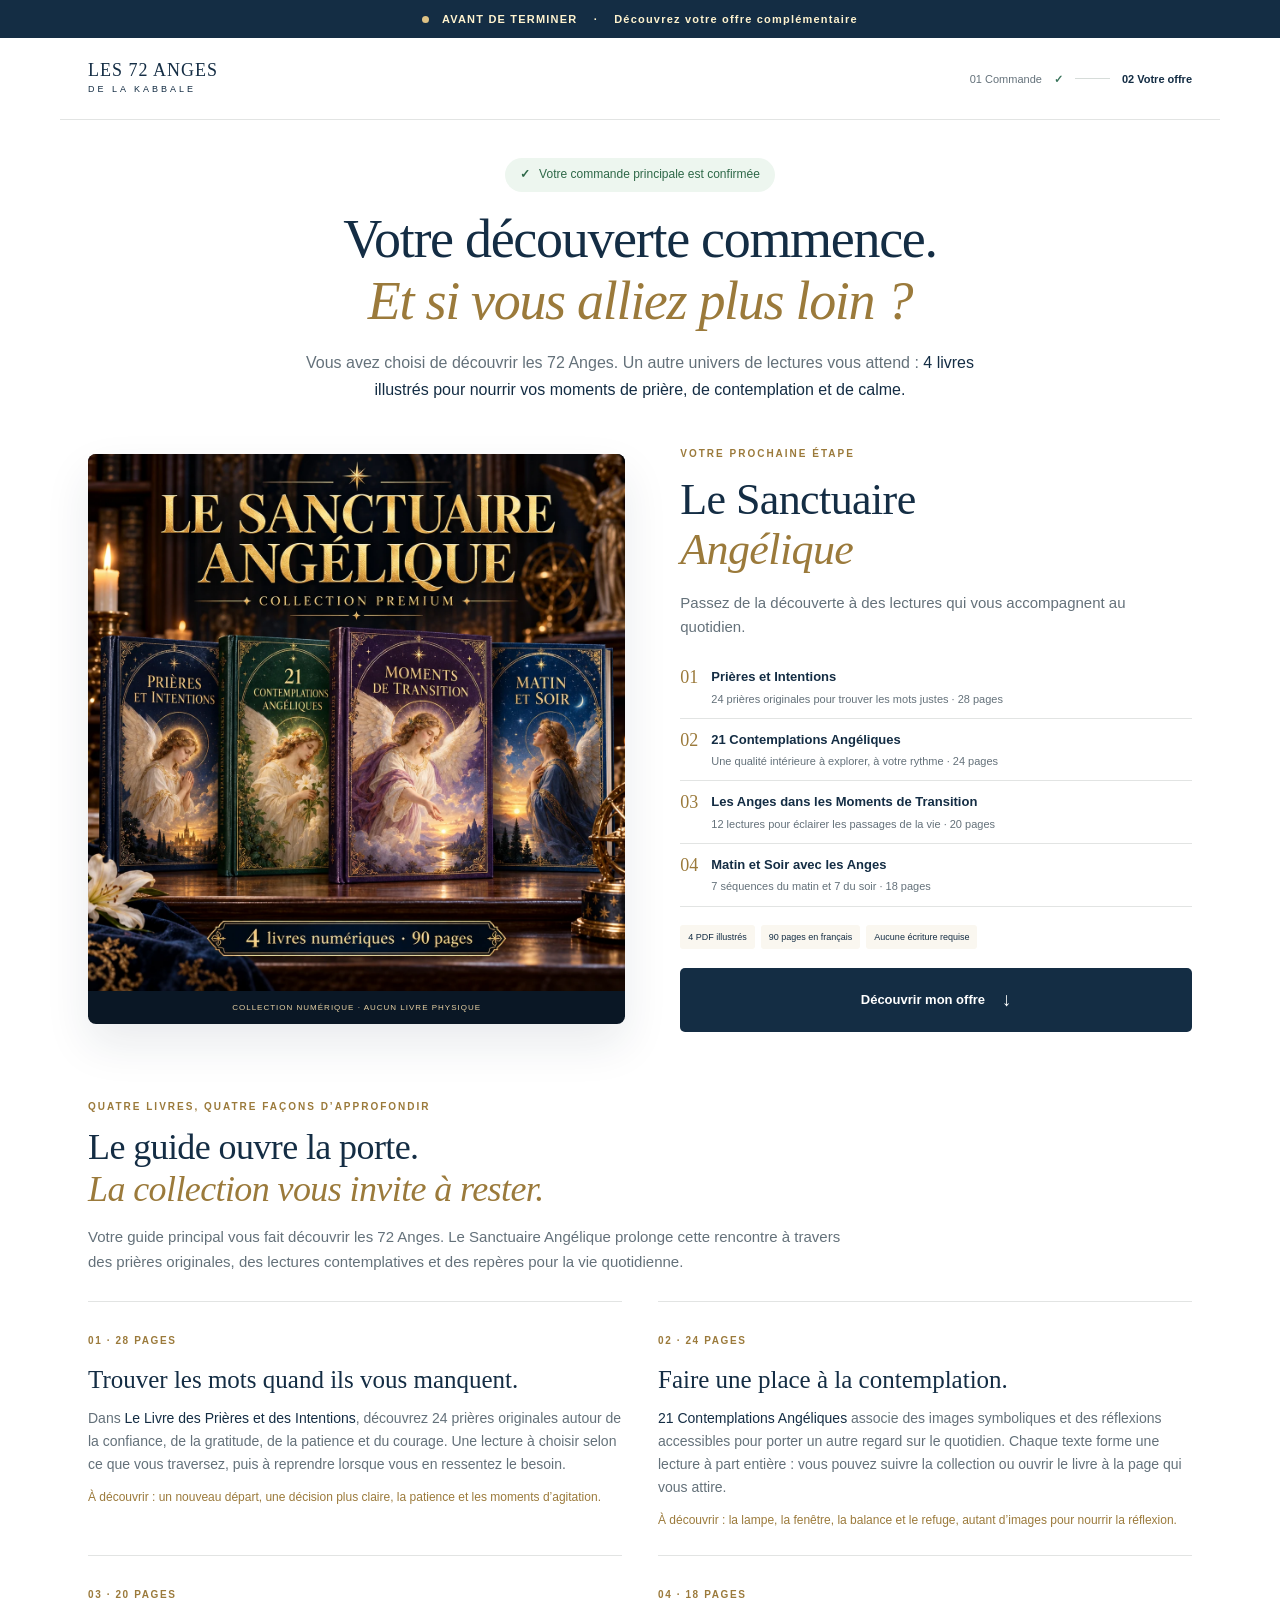
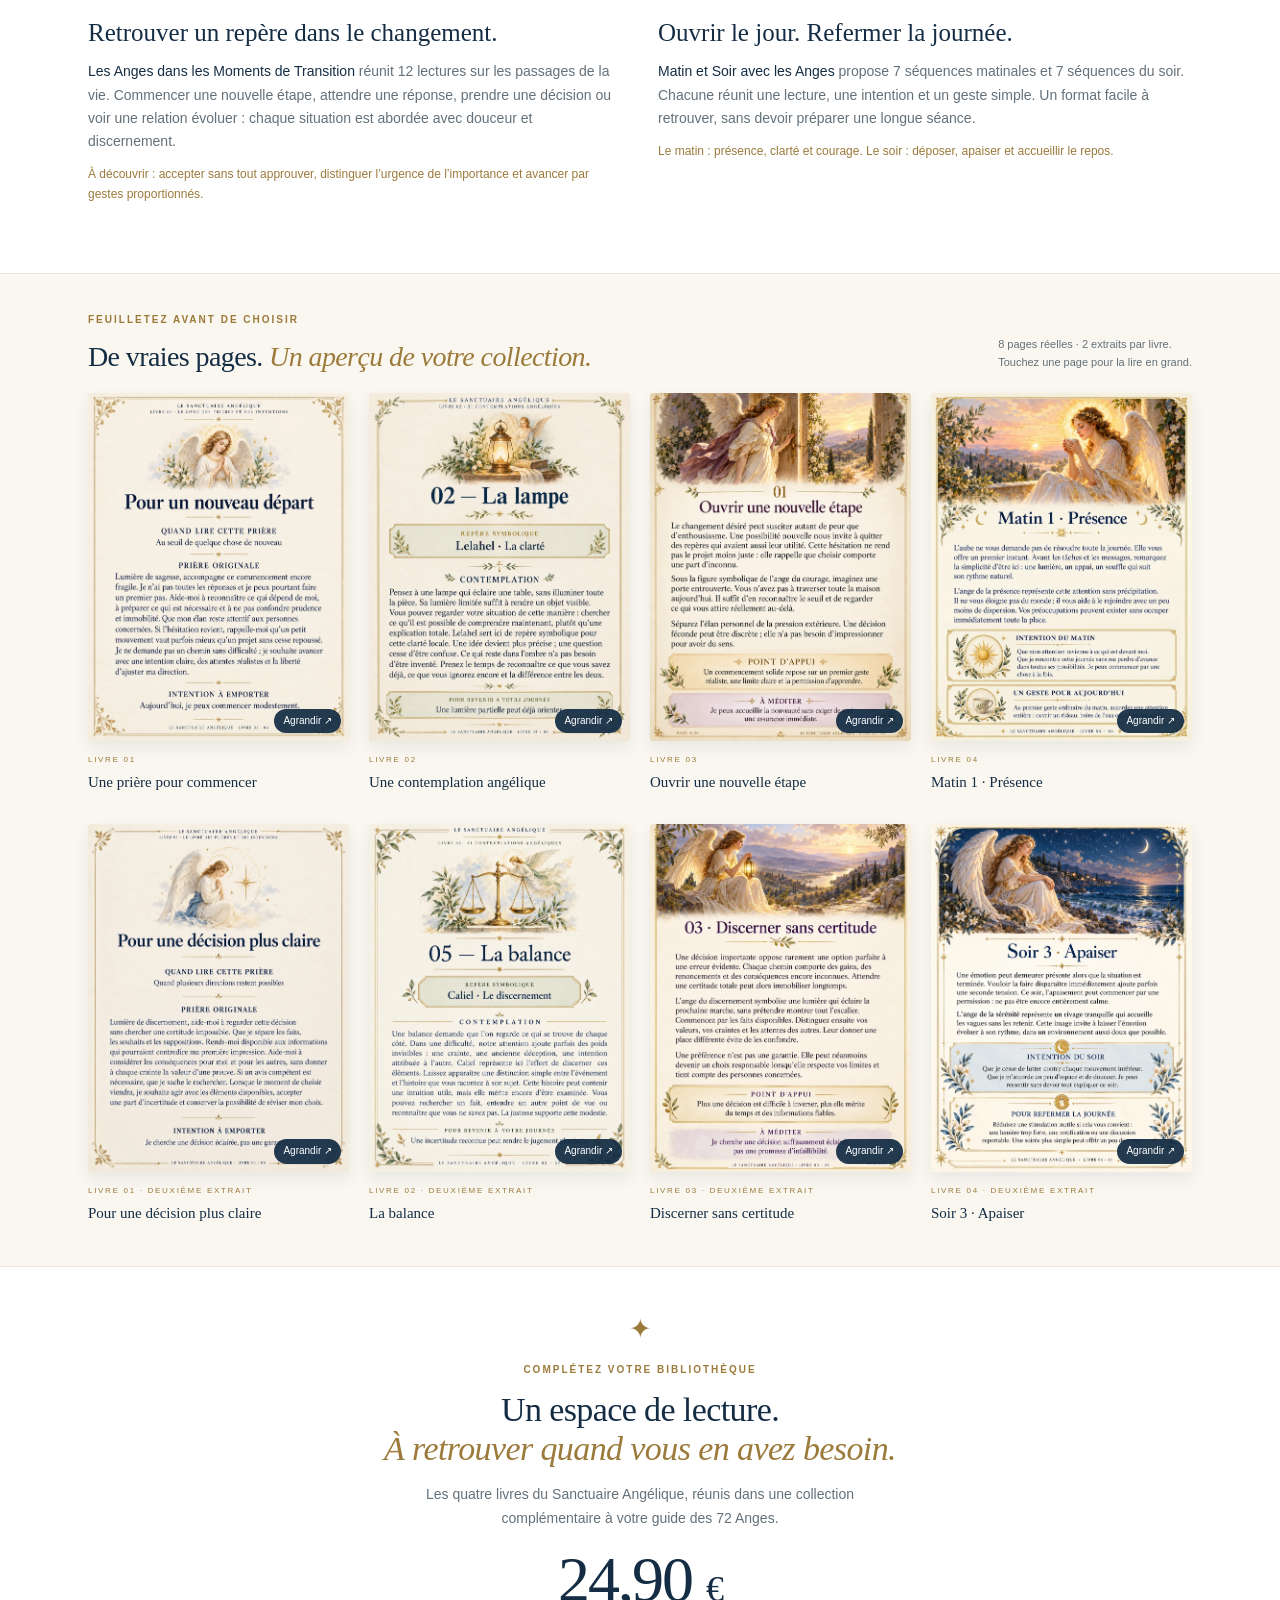
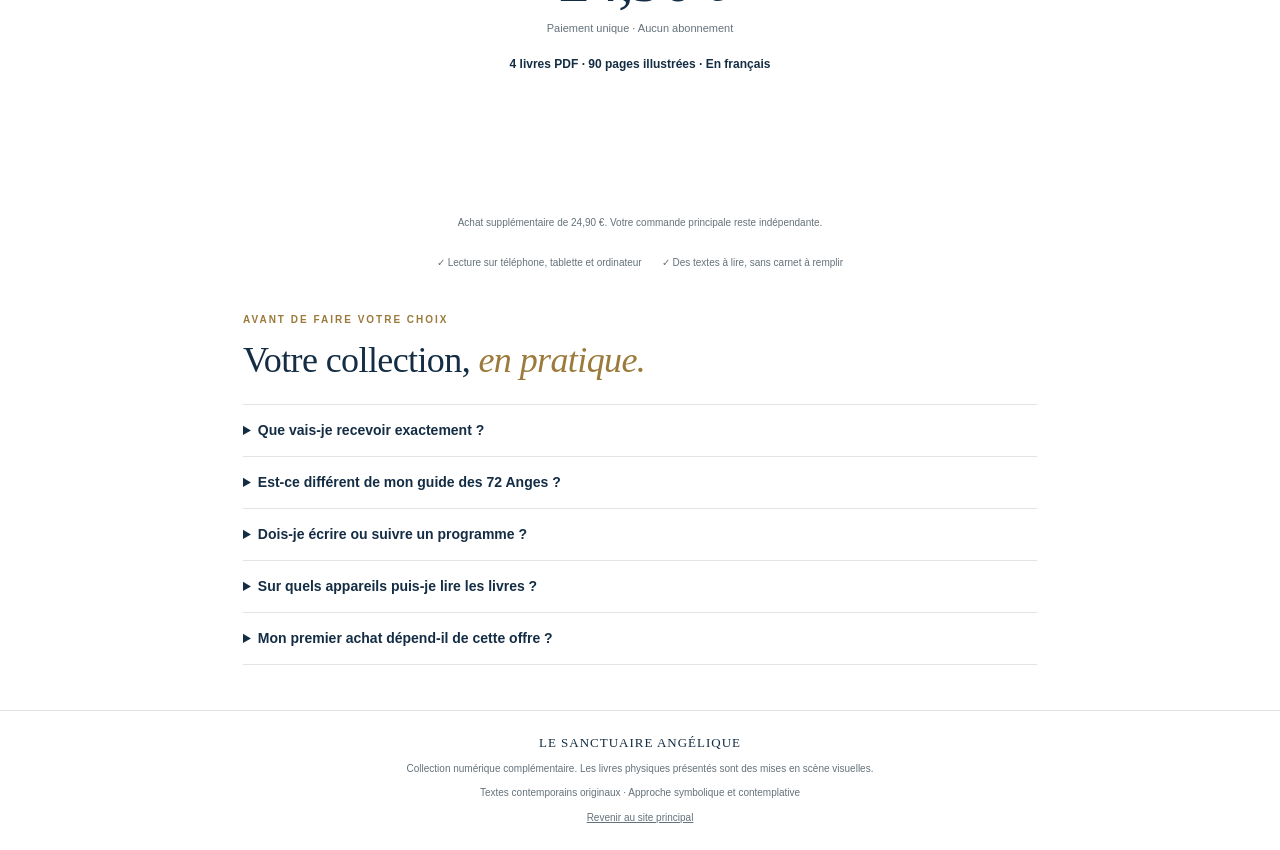
==== commit 6f1ec6c4: "Integrate Hotmart sales funnel widget on upsell page" ====
--- a/upsell/index.html
+++ b/upsell/index.html
@@ -9,6 +9,12 @@
 <section class="samples" aria-labelledby="samples-title"><div class="sectionhead"><div><p class="eyebrow">FEUILLETEZ AVANT DE CHOISIR</p><h2 id="samples-title">De vraies pages. <em>Un aperçu de votre collection.</em></h2></div><p>8 pages réelles · 2 extraits par livre.<br>Touchez une page pour la lire en grand.</p></div><div class="samplegrid">
 <button class="sample" data-sample="1" aria-label="Agrandir : Une prière pour commencer"><div class="sheet"><img src="/assets/upsell/sample-1.webp" width="1086" height="1448" loading="lazy" alt="Extrait réel du livre 1 : Une prière pour commencer"><span class="zoom">Agrandir ↗</span></div><span class="samplelabel">LIVRE 01</span><strong>Une prière pour commencer</strong></button><button class="sample" data-sample="2" aria-label="Agrandir : Une contemplation angélique"><div class="sheet"><img src="/assets/upsell/sample-2.webp" width="1086" height="1448" loading="lazy" alt="Extrait réel du livre 2 : Une contemplation angélique"><span class="zoom">Agrandir ↗</span></div><span class="samplelabel">LIVRE 02</span><strong>Une contemplation angélique</strong></button><button class="sample" data-sample="3" aria-label="Agrandir : Ouvrir une nouvelle étape"><div class="sheet"><img src="/assets/upsell/sample-3.webp" width="1086" height="1448" loading="lazy" alt="Extrait réel du livre 3 : Ouvrir une nouvelle étape"><span class="zoom">Agrandir ↗</span></div><span class="samplelabel">LIVRE 03</span><strong>Ouvrir une nouvelle étape</strong></button><button class="sample" data-sample="4" aria-label="Agrandir : Matin 1 · Présence"><div class="sheet"><img src="/assets/upsell/sample-4.webp" width="1086" height="1448" loading="lazy" alt="Extrait réel du livre 4 : Matin 1 · Présence"><span class="zoom">Agrandir ↗</span></div><span class="samplelabel">LIVRE 04</span><strong>Matin 1 · Présence</strong></button>
 <button class="sample" data-sample="5" aria-label="Agrandir : Pour une décision plus claire"><div class="sheet"><img src="/assets/upsell/sample-5.webp" width="1086" height="1448" loading="lazy" alt="Extrait réel du livre 1 : Pour une décision plus claire"><span class="zoom">Agrandir ↗</span></div><span class="samplelabel">LIVRE 01 · DEUXIÈME EXTRAIT</span><strong>Pour une décision plus claire</strong></button><button class="sample" data-sample="6" aria-label="Agrandir : La balance"><div class="sheet"><img src="/assets/upsell/sample-6.webp" width="1086" height="1448" loading="lazy" alt="Extrait réel du livre 2 : La balance"><span class="zoom">Agrandir ↗</span></div><span class="samplelabel">LIVRE 02 · DEUXIÈME EXTRAIT</span><strong>La balance</strong></button><button class="sample" data-sample="7" aria-label="Agrandir : Discerner sans certitude"><div class="sheet"><img src="/assets/upsell/sample-7.webp" width="1086" height="1448" loading="lazy" alt="Extrait réel du livre 3 : Discerner sans certitude"><span class="zoom">Agrandir ↗</span></div><span class="samplelabel">LIVRE 03 · DEUXIÈME EXTRAIT</span><strong>Discerner sans certitude</strong></button><button class="sample" data-sample="8" aria-label="Agrandir : Soir 3 · Apaiser"><div class="sheet"><img src="/assets/upsell/sample-8.webp" width="1086" height="1448" loading="lazy" alt="Extrait réel du livre 4 : Soir 3 · Apaiser"><span class="zoom">Agrandir ↗</span></div><span class="samplelabel">LIVRE 04 · DEUXIÈME EXTRAIT</span><strong>Soir 3 · Apaiser</strong></button></div></section>
-<section class="checkout" id="offre" aria-labelledby="offer-title"><div class="seal">✦</div><p class="eyebrow">COMPLÉTEZ VOTRE BIBLIOTHÈQUE</p><h2 id="offer-title">Un espace de lecture.<br><em>À retrouver quand vous en avez besoin.</em></h2><p class="offertext">Les quatre livres du Sanctuaire Angélique, réunis dans une collection complémentaire à votre guide des 72 Anges.</p><div class="price"><strong>24,90 <span>€</span></strong><p>Paiement unique · Aucun abonnement</p></div><p class="include">4 livres PDF · 90 pages illustrées · En français</p><button class="button purchase" id="accept">Oui, je choisis la collection premium <span>→</span></button><p class="additional">Achat supplémentaire de 24,90 €. Votre commande principale reste indépendante.</p><p class="checkout-notice" id="checkout-notice" hidden>Le lien de paiement de cette collection sera bientôt disponible. Votre commande principale reste confirmée.</p><button class="decline" id="decline">Non merci, je continue avec mon guide des 72 Anges</button><div class="declined" id="declined" hidden><strong>Votre choix est respecté.</strong><p>Vous pouvez fermer cette page. Retrouvez votre guide principal depuis les instructions d’accès envoyées par Hotmart.</p></div><div class="reassurance"><span>✓ Lecture sur téléphone, tablette et ordinateur</span><span>✓ Des textes à lire, sans carnet à remplir</span></div></section>
+<section class="checkout" id="offre" aria-labelledby="offer-title"><div class="seal">✦</div><p class="eyebrow">COMPLÉTEZ VOTRE BIBLIOTHÈQUE</p><h2 id="offer-title">Un espace de lecture.<br><em>À retrouver quand vous en avez besoin.</em></h2><p class="offertext">Les quatre livres du Sanctuaire Angélique, réunis dans une collection complémentaire à votre guide des 72 Anges.</p><div class="price"><strong>24,90 <span>€</span></strong><p>Paiement unique · Aucun abonnement</p></div><p class="include">4 livres PDF · 90 pages illustrées · En français</p><!-- HOTMART - Sales Funnel Widget -->
+<div id="hotmart-sales-funnel"></div>
+<script src="https://checkout.hotmart.com/lib/hotmart-checkout-elements.js"></script>
+<script>
+checkoutElements.init('salesFunnel').mount('#hotmart-sales-funnel')
+</script>
+<!-- HOTMART - Sales Funnel Widget --><p class="additional">Achat supplémentaire de 24,90 €. Votre commande principale reste indépendante.</p><div class="reassurance"><span>✓ Lecture sur téléphone, tablette et ordinateur</span><span>✓ Des textes à lire, sans carnet à remplir</span></div></section>
 <section class="questions" aria-labelledby="questions-title"><p class="eyebrow">AVANT DE FAIRE VOTRE CHOIX</p><h2 id="questions-title">Votre collection, <em>en pratique.</em></h2><details><summary>Que vais-je recevoir exactement ?</summary><p>Quatre livres numériques distincts au format PDF, soit 90 pages au total : 28 pages de prières et d’intentions, 24 pages de contemplations, 20 pages sur les transitions et 18 pages pour le matin et le soir. Les huit extraits présentés ici proviennent de ces livres.</p></details><details><summary>Est-ce différent de mon guide des 72 Anges ?</summary><p>Oui. Cette collection est un complément de lecture : elle développe des prières contemporaines, des contemplations et des réflexions sur les situations du quotidien. Votre guide principal reste un produit distinct, consacré à la découverte des 72 Anges.</p></details><details><summary>Dois-je écrire ou suivre un programme ?</summary><p>Non. Aucun carnet à compléter et aucun exercice d’écriture ne sont nécessaires. Vous pouvez lire dans l’ordre, choisir un thème ou revenir à une intention. Les séquences du matin et du soir proposent un rythme possible, sans obligation de calendrier.</p></details><details><summary>Sur quels appareils puis-je lire les livres ?</summary><p>Les PDF se consultent sur téléphone, tablette et ordinateur avec une application de lecture PDF. Vous pouvez aussi les imprimer pour votre usage personnel. Il s’agit de fichiers numériques ; aucun livre physique n’est expédié.</p></details><details><summary>Mon premier achat dépend-il de cette offre ?</summary><p>Non. La collection premium est un achat complémentaire facultatif de 24,90 €, en paiement unique. Que vous acceptiez ou refusiez cette offre, votre commande principale reste indépendante.</p></details></section></main><footer><span class="brand">LE SANCTUAIRE ANGÉLIQUE</span><p>Collection numérique complémentaire. Les livres physiques présentés sont des mises en scène visuelles.</p><p>Textes contemporains originaux · Approche symbolique et contemplative</p><a href="/">Revenir au site principal</a></footer>
 <dialog id="reader" aria-labelledby="reader-title"><div class="readerhead"><strong id="reader-title">Aperçu de la collection</strong><button id="close-reader" aria-label="Fermer l’aperçu">Fermer ×</button></div><img id="reader-image" alt=""><p class="readerhint">Extrait réel du PDF · Faites défiler pour lire la page entière.</p></dialog><script src="/upsell/app.js"></script></body></html>
--- a/upsell/style.css
+++ b/upsell/style.css
@@ -1,3 +1,5 @@
 :root{--ink:#142d44;--gold:#9b7a3b;--cream:#faf7f0;--muted:#64717a;--line:#e2e4e3}*{box-sizing:border-box}html{scroll-behavior:smooth;scroll-padding-top:65px}body{margin:0;background:#fff;color:var(--ink);font:16px/1.65 Arial,sans-serif}a{color:inherit;text-decoration:none}button{font:inherit;cursor:pointer}button:focus-visible,a:focus-visible{outline:3px solid #b88d37;outline-offset:5px}.offerbar{position:sticky;top:0;z-index:10;background:var(--ink);color:#fff3ce;text-align:center;padding:10px 18px;font-size:11px;letter-spacing:1.2px;font-weight:700}.dot{display:inline-block;background:#dec285;width:7px;height:7px;border-radius:50%;margin-right:9px}.barline{margin:0 12px}header{max-width:1160px;margin:auto;padding:22px 28px;display:flex;justify-content:space-between;align-items:center;border-bottom:1px solid var(--line)}.brand{font:18px Georgia,serif;letter-spacing:1px}.brand span{display:block;font:9px/1.8 Arial,sans-serif;letter-spacing:3px}.step{display:flex;align-items:center;gap:12px;font-size:11px;color:var(--muted)}.step b{color:#38735a}.step i{display:block;width:35px;border-top:1px solid #d6dcd9}.step strong{color:var(--ink)}.intro{text-align:center;max-width:850px;margin:auto;padding:38px 25px 25px}.approved{display:inline-flex;align-items:center;gap:9px;background:#edf6ef;color:#2e6848;border-radius:30px;font-size:12px;padding:7px 15px;margin:0 0 17px}.approved span{font-weight:bold}h1,h2,p{margin-top:0}h1{font:clamp(33px,4.3vw,54px)/1.14 Georgia,serif;letter-spacing:-1.3px;margin-bottom:18px}em{font-weight:400;color:var(--gold)}.lead{max-width:700px;margin:0 auto;color:var(--muted);font-size:16px}.lead strong{font-weight:400;color:var(--ink)}.hero{max-width:1160px;margin:auto;padding:18px 28px 45px;display:grid;grid-template-columns:1.05fr 1fr;gap:55px;align-items:center}.visual{overflow:hidden;border-radius:8px;background:#0a1725;box-shadow:0 20px 45px #142d4418}.visual img{display:block;width:100%;height:auto}.format{display:block;text-align:center;font-size:8px;letter-spacing:1px;color:#e7d1a3;padding:10px}.eyebrow{font-size:10px;letter-spacing:2px;color:var(--gold);font-weight:700;margin:0 0 12px}h2{font:36px/1.15 Georgia,serif;letter-spacing:-.6px;margin-bottom:15px}.pitch h2{font-size:44px}.pitchlead{font-size:15px;color:var(--muted);margin-bottom:16px}.books{list-style:none;padding:0;margin:0 0 18px}.books li{display:flex;gap:13px;border-bottom:1px solid var(--line);padding:10px 0}.books li>span{font:18px Georgia,serif;color:var(--gold);padding-top:1px}.books strong{font-size:13px;display:block}.books small{display:block;color:var(--muted);font-size:11px;margin-top:2px}.facts{display:flex;gap:6px;flex-wrap:wrap;margin-bottom:19px}.facts span{background:var(--cream);font-size:9px;padding:5px 8px;border-radius:3px}.button{display:flex;align-items:center;justify-content:center;gap:17px;background:var(--ink);color:white;border:0;border-radius:5px;padding:16px 22px;text-align:center;font-size:13px;font-weight:bold;transition:background .2s,transform .2s}.button:hover{background:#244861;transform:translateY(-1px)}.button span{font-size:19px}.samples{background:var(--cream);padding:38px max(28px,calc((100vw - 1104px)/2)) 40px;border-block:1px solid #eee7d9}.sectionhead{display:flex;gap:20px;justify-content:space-between;align-items:end}.sectionhead h2{font-size:28px;max-width:600px;margin-bottom:20px}.sectionhead>p{font-size:11px;color:var(--muted);margin-bottom:22px}.samplegrid{display:grid;grid-template-columns:repeat(4,1fr);gap:20px}.sample{border:0;padding:0;background:none;text-align:left;color:var(--ink)}.sheet{position:relative;box-shadow:0 7px 16px #142d4414;overflow:hidden;border-radius:3px}.sheet img{display:block;width:100%;height:auto;transition:transform .3s}.sample:hover img{transform:scale(1.025)}.zoom{position:absolute;right:8px;bottom:8px;background:#142d44ed;color:#fff;padding:4px 9px;font-size:10px;border-radius:20px}.samplelabel{font-size:8px;color:var(--gold);letter-spacing:1.7px;display:block;margin:12px 0 3px}.sample>strong{font:15px Georgia,serif}.checkout{max-width:730px;margin:0 auto;padding:40px 28px;text-align:center}.seal{color:var(--gold);font-size:27px;margin-bottom:10px}.checkout h2{font-size:34px}.offertext{color:var(--muted);font-size:14px;max-width:530px;margin:0 auto 18px}.price strong{font:64px/1 Georgia,serif;letter-spacing:-2px}.price strong span{font-size:36px}.price p{font-size:11px;color:var(--muted);margin:7px 0 18px}.include{font-size:12px;font-weight:700}.purchase{width:100%;max-width:510px;margin:auto;background:#367351}.purchase:hover{background:#295e41}.additional{font-size:10px;max-width:500px;margin:10px auto;color:var(--muted)}.decline{border:0;border-bottom:1px solid #bec5c9;background:none;color:var(--muted);font-size:11px;margin-top:15px;padding:4px 0}.reassurance{display:flex;flex-wrap:wrap;gap:7px 20px;justify-content:center;font-size:10px;color:var(--muted);margin-top:24px}.checkout-notice,.declined{font-size:13px;background:#f5f2e9;padding:16px;border-radius:5px;margin:15px auto 0;max-width:510px}.declined p{margin:6px 0 0}footer{text-align:center;border-top:1px solid var(--line);padding:24px;color:var(--muted);font-size:10px}footer .brand{font-size:13px;color:var(--ink)}footer p{margin:8px 0}footer a{text-decoration:underline}dialog{border:0;border-radius:8px;padding:0;max-width:min(820px,95vw);max-height:94dvh;overflow:auto;background:#fff;box-shadow:0 15px 90px #0006}dialog::backdrop{background:#071624dd}.readerhead{position:sticky;top:0;display:flex;justify-content:space-between;gap:15px;align-items:center;background:#fff;padding:13px 18px;z-index:1;font-size:12px}.readerhead button{border:1px solid #dde2e5;border-radius:4px;background:#fff;padding:6px 10px;color:var(--ink);font-size:12px}dialog>img{display:block;width:100%;height:auto}.readerhint{text-align:center;font-size:10px;color:var(--muted);padding:10px;margin:0}[hidden]{display:none!important}body.modal-open{overflow:hidden}@media(max-width:700px){.offerbar{font-size:9px;letter-spacing:.5px;padding:9px 12px}.barline{margin:0 5px}header{padding:17px 20px}.brand{font-size:15px}.step{font-size:9px;gap:6px}.step i{width:15px}.intro{padding:27px 21px 21px}h1{letter-spacing:-.8px}.lead{font-size:14px}.hero{grid-template-columns:1fr;gap:26px;padding:5px 21px 30px}.visual{max-width:480px;margin:auto}.pitch h2{font-size:36px}.pitch h2 br{display:none}.books li{padding:11px 0}.books strong{font-size:14px}.books small{font-size:12px}.facts span{font-size:10px}.samples{padding:29px 21px}.sectionhead{display:block}.sectionhead h2{font-size:27px;margin-bottom:12px}.sectionhead>p{margin-bottom:18px}.samplegrid{grid-template-columns:repeat(2,1fr);gap:22px 14px}.sample>strong{font-size:14px}.checkout{padding:30px 21px}.checkout h2{font-size:29px}.purchase{font-size:12px;padding:16px 11px}.reassurance{display:grid;gap:5px}.readerhead{font-size:10px;padding:10px}footer{padding-bottom:25px}}@media(prefers-reduced-motion:reduce){html{scroll-behavior:auto}*{transition:none!important}}
 
 .inside{max-width:1160px;margin:auto;padding:22px 28px 45px}.inside>h2{max-width:700px}.insidelead{color:var(--muted);max-width:780px;font-size:15px;margin-bottom:27px}.detailgrid{display:grid;grid-template-columns:1fr 1fr;gap:0 36px}.detailgrid article{padding:24px 0;border-top:1px solid var(--line)}.detailnum{font-size:10px;letter-spacing:1.6px;color:var(--gold);font-weight:700}.detailgrid h3{font:25px/1.2 Georgia,serif;margin:12px 0}.detailgrid p{font-size:14px;color:var(--muted);margin:0 0 12px}.detailgrid p strong{color:var(--ink);font-weight:400}.detailgrid .topics{font-size:12px;color:var(--gold);margin:0}.samplegrid{row-gap:28px}.questions{max-width:850px;margin:auto;padding:0 28px 45px}.questions h2{margin-bottom:23px}.questions details{border-top:1px solid var(--line);padding:15px 0}.questions details:last-child{border-bottom:1px solid var(--line)}.questions summary{cursor:pointer;font-size:14px;font-weight:700;line-height:1.5}.questions details p{font-size:13px;color:var(--muted);margin:12px 0 0;max-width:710px}@media(max-width:700px){.inside{padding:0 21px 28px}.inside>h2{font-size:29px}.insidelead{font-size:14px}.detailgrid{grid-template-columns:1fr}.detailgrid article{padding:21px 0}.detailgrid h3{font-size:25px}.questions{padding:0 21px 32px}.questions h2{font-size:29px}.questions summary{font-size:13px}.sectionhead>p{line-height:1.7}}
+
+#hotmart-sales-funnel{width:100%;max-width:560px;min-height:110px;margin:20px auto 0}#hotmart-sales-funnel iframe{max-width:100%}
